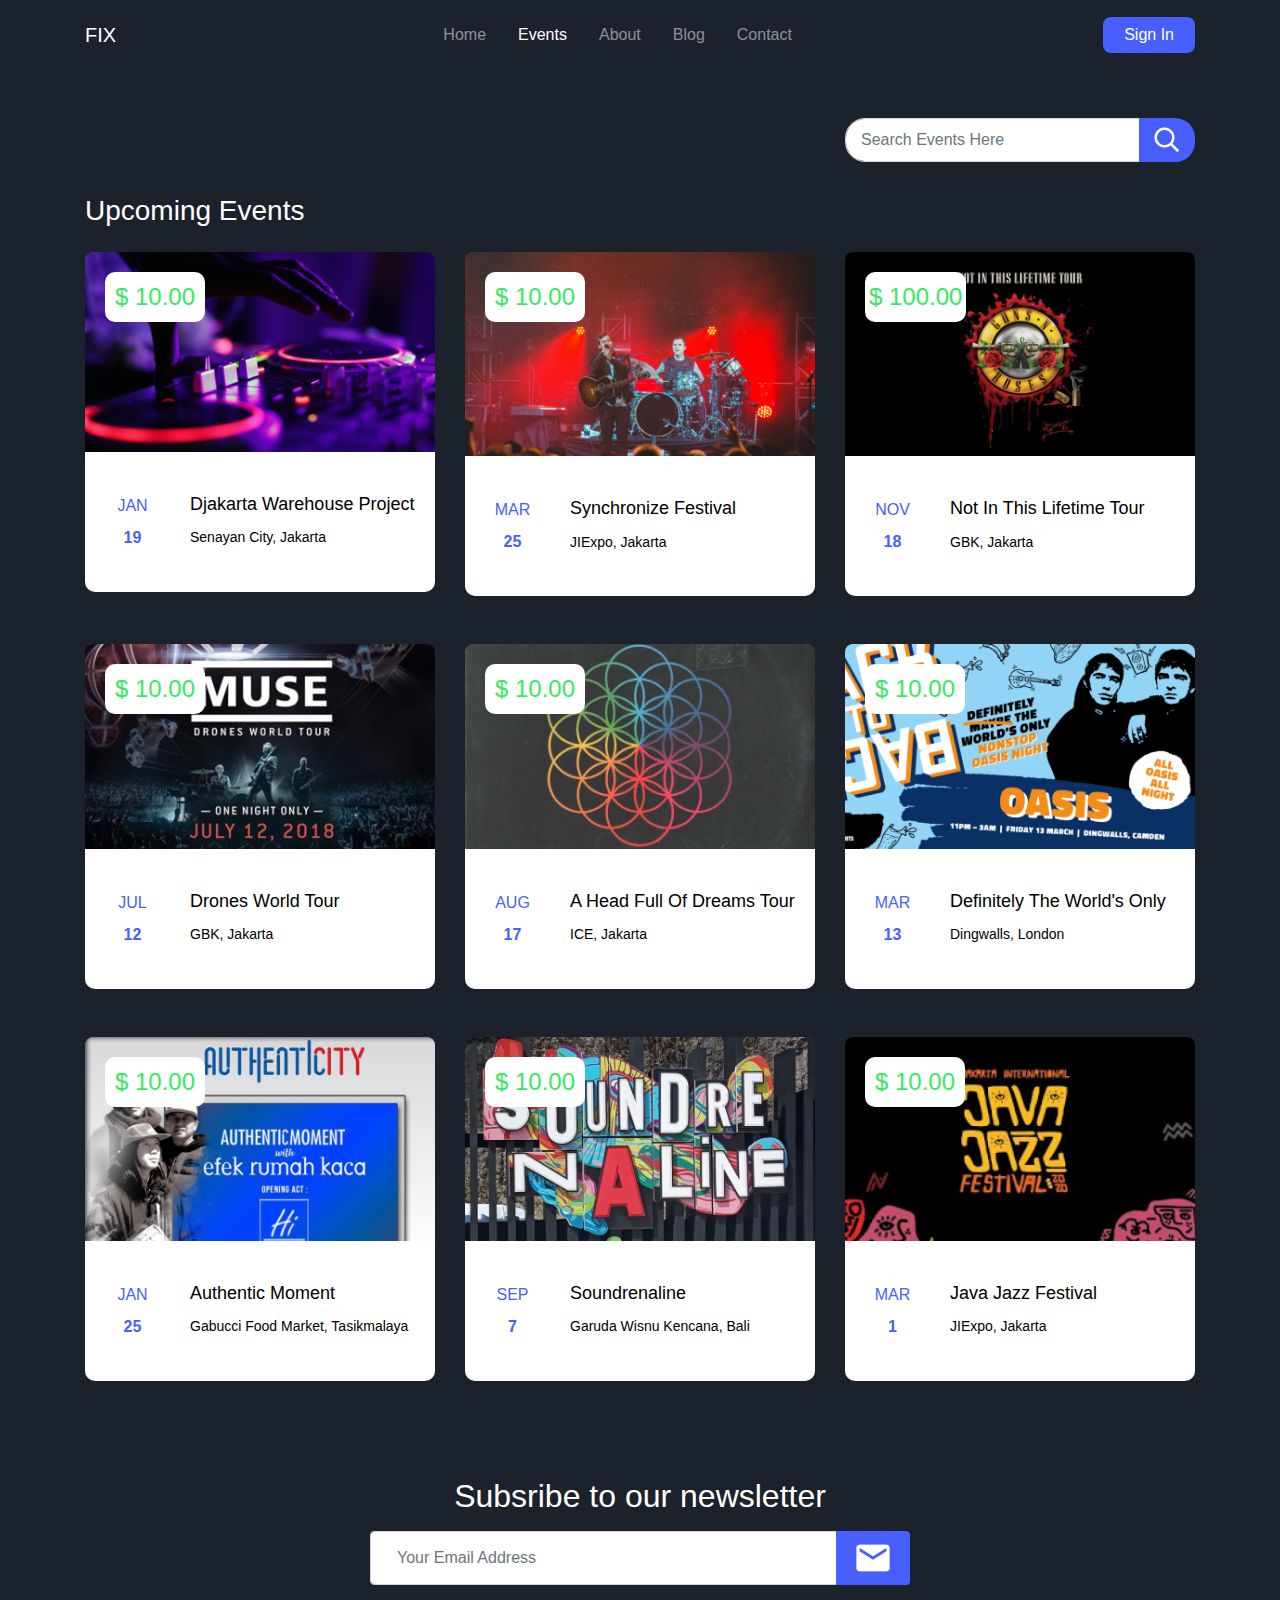
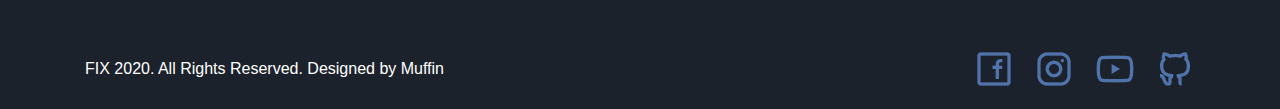
==== event.html @ 9d1dd175 "initial commit" ====
<!DOCTYPE html>
<html lang="en">
<head>
    <meta charset="UTF-8">
    <meta name="viewport" content="width=device-width, initial-scale=1.0">
    <meta http-equiv="X-UA-Compatible" content="ie=edge">
    <title>Events</title>
    <link rel="stylesheet" href="frontend/libraries/bootstrap/bootstrap.min.css">
    <link rel="stylesheet" href="frontend/styles/main.css">
</head>
<body>

  <nav class="navbar navbar-expand-lg navbar-dark bg-blue">
    <div class="container">
    <a class="navbar-brand" href="#">FIX</a>
      <button class="navbar-toggler" type="button" data-toggle="collapse" data-target="#navbarSupportedContent" aria-controls="navbarSupportedContent" aria-expanded="false" aria-label="Toggle navigation">
        <span class="navbar-toggler-icon"></span>
      </button>
    
      <div class="collapse navbar-collapse" id="navbarSupportedContent">
        <ul class="navbar-nav mx-auto">
          <li class="nav-item mx-2">
            <a class="nav-link" href="index.html">Home</a>
          </li>
          <li class="nav-item active mx-2">
            <a class="nav-link" href="#">Events</a>
          </li>
          <li class="nav-item mx-2">
            <a class="nav-link" href="#">About</a>
          </li>
          <li class="nav-item mx-2">
            <a class="nav-link" href="#">Blog</a>
          </li>
          <li class="nav-item mx-2">
            <a href="#" class="nav-link">Contact</a>
          </li>
        </ul>
        <form class="form-inline my-2 my-lg-0">
          <a href="sign-in.html" class="btn btn-sign-in my-2 my-sm-0">Sign In</a>
        </form>
      </div>
    </div>
  </nav>

  <main class="pb-5">
    <section class="section-events">
      <div class="container">
          <div class="row mt-5 justify-content-end">
              <div class="col-lg-4 col-md-5 col-sm-6 col-6 justify-content-end">
                  <div class="input-group mb-3">
                      <input type="text" class="form-control input-search" placeholder="Search Events Here" aria-label="Recipient's username" aria-describedby="button-addon2">
                      <div class="input-group-append">
                          <button class="btn btn-search" type="button" id="button-addon2"><img src="frontend/images/24/basic/search.png" alt=""></button>
                        </div>
                    </div>
                </div>
            </div>
            <h3 class="mt-3">Upcoming Events</h3>
            <div class="row content-events mt-4">
          <div class="col-lg-4 col-12 col-md-6 mt-5 mt-lg-0">
            <a href="detail-event.html" class="link-events">
              <div class="card" style="width: 18re;">
                <div class="price-box d-flex">
                  <div class="price mx-auto my-auto p-1">$ 10.00</div>
                </div>
                <img src="frontend/images/small-banner-try.png" class="events-image" alt="...">
                <div class="card-body align-items-center d-flex">
                  <div class="row events-desc">
                    <div class="col-lg-3 col-sm-3 col-3 align-self-center text-center events-time my-aut">
                      <div class="events-month mb-2">JAN</div>
                      <div class="events-date">19</div>
                    </div>
                    <div class="col-lg-9 col-sm-9 col-9 align-self-centr">
                      <h5 class="card-title">Djakarta Warehouse Project</h5>
                      <p class="card-text">Senayan City, Jakarta</p>
                    </div>
                  </div>                
                </div>
              </div>
            </a>
          </div>
          <div class="col-lg-4 col-12 col-md-6 mt-5 mt-lg-0">
            <a href="" class="link-events">
              <div class="card" style="width: 18re;">
                <div class="price-box d-flex">
                  <div class="price mx-auto my-auto p-1">$ 10.00</div>
                </div>
                <img src="frontend/images/events2.png" class="events-image" alt="...">
                <div class="card-body align-items-center d-flex">
                  <div class="row events-desc">
                    <div class="col-lg-3 col-sm-3 col-3 align-self-center text-center events-time my-aut">
                      <div class="events-month mb-2">MAR</div>
                      <div class="events-date">25</div>
                    </div>
                    <div class="col-lg-9 col-sm-9 col-9 align-self-centr">
                      <h5 class="card-title">Synchronize Festival</h5>
                      <p class="card-text">JIExpo, Jakarta</p>
                    </div>
                  </div>                
                </div>
              </div>
            </a>
          </div>
          <div class="col-lg-4 col-12 col-md-6 mt-5 mt-lg-0">
            <a href="" class="link-events">
              <div class="card" style="width: 18re;">
                <div class="price-box d-flex">
                  <div class="price mx-auto my-auto p-1">$ 100.00</div>
                </div>
                <img src="frontend/images/small-try-3.png" class="events-image" alt="...">
                <div class="card-body align-items-center d-flex">
                  <div class="row events-desc">
                    <div class="col-lg-3 col-sm-3 col-3 align-self-center text-center events-time my-aut">
                      <div class="events-month mb-2">NOV</div>
                      <div class="events-date">18</div>
                    </div>
                    <div class="col-lg-9 col-sm-9 col-9 align-self-centr">
                      <h5 class="card-title">Not In This Lifetime Tour</h5>
                      <p class="card-text">GBK, Jakarta</p>
                    </div>
                  </div>                
                </div>
              </div>
            </a>
          </div>
          <div class="col-lg-4 col-12 col-md-6 mt-5 mt-lg-5">
            <a href="" class="link-events">
              <div class="card" style="width: 18re;">
                <div class="price-box d-flex">
                  <div class="price mx-auto my-auto p-1">$ 10.00</div>
                </div>
                <img src="frontend/images/small-banner-4.png" class="events-image" alt="...">
                <div class="card-body align-items-center d-flex">
                  <div class="row events-desc">
                    <div class="col-lg-3 col-sm-3 col-3 align-self-center text-center events-time my-aut">
                      <div class="events-month mb-2">JUL</div>
                      <div class="events-date">12</div>
                    </div>
                    <div class="col-lg-9 col-sm-9 col-9 align-self-centr">
                      <h5 class="card-title">Drones World Tour</h5>
                      <p class="card-text">GBK, Jakarta</p>
                    </div>
                  </div>                
                </div>
              </div>
            </a>
          </div>
          <div class="col-lg-4 col-12 col-md-6 mt-5 mt-lg-5">
            <a href="" class="link-events">
              <div class="card" style="width: 18re;">
                <div class="price-box d-flex">
                  <div class="price mx-auto my-auto p-1">$ 10.00</div>
                </div>
                <img src="frontend/images/small-banner-5.png" class="events-image" alt="...">
                <div class="card-body align-items-center d-flex">
                  <div class="row events-desc">
                    <div class="col-lg-3 col-sm-3 col-3 align-self-center text-center events-time my-aut">
                      <div class="events-month mb-2">AUG</div>
                      <div class="events-date">17</div>
                    </div>
                    <div class="col-lg-9 col-sm-9 col-9 align-self-centr">
                      <h5 class="card-title">A Head Full Of Dreams Tour</h5>
                      <p class="card-text">ICE, Jakarta</p>
                    </div>
                  </div>                
                </div>
              </div>
            </a>
          </div>
          <div class="col-lg-4 col-12 col-md-6 mt-5 mt-lg-5">
            <a href="" class="link-events">
              <div class="card" style="width: 18re;">
                <div class="price-box d-flex">
                  <div class="price mx-auto my-auto p-1">$ 10.00</div>
                </div>
                <img src="frontend/images/small-banner-6.png" class="events-image" alt="...">
                <div class="card-body align-items-center d-flex">
                  <div class="row events-desc">
                    <div class="col-lg-3 col-sm-3 col-3 align-self-center text-center events-time my-aut">
                      <div class="events-month mb-2">MAR</div>
                      <div class="events-date">13</div>
                    </div>
                    <div class="col-lg-9 col-sm-9 col-9 align-self-centr">
                      <h5 class="card-title">Definitely The World's Only</h5>
                      <p class="card-text">Dingwalls, London</p>
                    </div>
                  </div>                
                </div>
              </div>
            </a>
          </div>
          <div class="col-lg-4 col-12 col-md-6 mt-5 mt-lg-5">
            <a href="" class="link-events">
              <div class="card" style="width: 18re;">
                <div class="price-box d-flex">
                  <div class="price mx-auto my-auto p-1">$ 10.00</div>
                </div>
                <img src="frontend/images/small-banner-7.png" class="events-image" alt="...">
                <div class="card-body align-items-center d-flex">
                  <div class="row events-desc">
                    <div class="col-lg-3 col-sm-3 col-3 align-self-center text-center events-time my-aut">
                      <div class="events-month mb-2">JAN</div>
                      <div class="events-date">25</div>
                    </div>
                    <div class="col-lg-9 col-sm-9 col-9 align-self-centr">
                      <h5 class="card-title">Authentic Moment</h5>
                      <p class="card-text">Gabucci Food Market, Tasikmalaya</p>
                    </div>
                  </div>                
                </div>
              </div>
            </a>
          </div>
          <div class="col-lg-4 col-12 col-md-6 mt-5 mt-lg-5">
            <a href="" class="link-events">
              <div class="card" style="width: 18re;">
                <div class="price-box d-flex">
                  <div class="price mx-auto my-auto p-1">$ 10.00</div>
                </div>
                <img src="frontend/images/small-banner-8.png" class="events-image" alt="...">
                <div class="card-body align-items-center d-flex">
                  <div class="row events-desc">
                    <div class="col-lg-3 col-sm-3 col-3 align-self-center text-center events-time my-aut">
                      <div class="events-month mb-2">SEP</div>
                      <div class="events-date">7</div>
                    </div>
                    <div class="col-lg-9 col-sm-9 col-9 align-self-centr">
                      <h5 class="card-title">Soundrenaline</h5>
                      <p class="card-text">Garuda Wisnu Kencana, Bali</p>
                    </div>
                  </div>                
                </div>
              </div>
            </a>
          </div>
          <div class="col-lg-4 col-12 col-md-6 mt-5 mt-lg-5">
            <a href="" class="link-events">
              <div class="card" style="width: 18re;">
                <div class="price-box d-flex">
                  <div class="price mx-auto my-auto p-1">$ 10.00</div>
                </div>
                <img src="frontend/images/small-banner-9.png" class="events-image" alt="...">
                <div class="card-body align-items-center d-flex">
                  <div class="row events-desc">
                    <div class="col-lg-3 col-sm-3 col-3 align-self-center text-center events-time my-aut">
                      <div class="events-month mb-2">MAR</div>
                      <div class="events-date">1</div>
                    </div>
                    <div class="col-lg-9 col-sm-9 col-9 align-self-centr">
                      <h5 class="card-title">Java Jazz Festival</h5>
                      <p class="card-text">JIExpo, Jakarta</p>
                    </div>
                  </div>                
                </div>
              </div>
            </a>
          </div>
        </div>
      </div>
    </section>
  </main>

  <footer class="section-footer pt-5">
    <div class="container">
      <div class="row justify-content-center">
        <div class="col-lg-6 col-md-7">
          <h2 class="text-center">Subsribe to our newsletter</h2>
          <div class="input-group mb-3 mt-3">
            <input type="text" class="form-control input-email-newsletter" placeholder="Your Email Address" aria-label="Recipient's username" aria-describedby="button-addon2">
            <div class="input-group-append">
              <button class="btn btn-email px-3" type="button" id="button-addon2"><img src="frontend/images/ic_email.png" alt="" class="email"></button>
            </div>
          </div>
        </div>
      </div>

      <div class="row mt-5">
        <div class="col align-self-center">
          <p class="mb-0">FIX 2020. All Rights Reserved. Designed by Muffin</p>
        </div>
        <div class="col text-right align-self-center">
          <a href="" class="social-media">
            <img src="frontend/images/24/symbols/facebook.png" alt="">
          </a>
          <a href="https://instagram.com/ajrulrn" class="social-media ml-3">
            <img src="frontend/images/24/symbols/instagram.png" alt="">
          </a>
          <a href="" class="social-media ml-3">
            <img src="frontend/images/24/symbols/youtube.png" alt="">
          </a>
          <a href="https://github.com/ajrulrn" class="social-media ml-3">
            <img src="frontend/images/24/symbols/github.png" alt="">
          </a>
        </div>
      </div>
    </div>
  </footer>

</body>
<script src="frontend/libraries/jquery/jquery-3.4.1.min.js"></script>
<script src="frontend/libraries/bootstrap/popper.min.js"></script>
<script src="frontend/libraries/bootstrap/bootstrap.min.js"></script>
<script src="frontend/libraries/retina-js/retina.min.js"></script>
</html>
---- frontend/styles/main.css ----
body {
  background-color: #1c222c;
  color: #fff;
}

.navbar {
  padding-top: 15px;
  padding-bottom: 15px;
}

.btn-get-started {
  background-color: #475FFF;
  color: #fff;
  padding: 10px 50px;
  border-radius: 7px;
}

.btn-get-started:hover {
  background-color: #3B4DC3;
  color: #fff;
}

.btn-sign-in {
  background-color: #475FFF;
  color: #fff;
  border-radius: 8px;
  padding: 5px 20px;
}

.btn-sign-in:hover {
  background-color: #3B4DC3;
  color: #fff;
}

.section-upcoming-events {
  min-height: 700px;
}

.section-upcoming-events .link-events {
  text-decoration: none;
}

.section-upcoming-events .card {
  min-width: 220px;
  border: none;
  border-radius: 10px;
  color: #000;
  z-index: 1;
}

.section-upcoming-events .card:hover {
  opacity: .3;
}

.section-upcoming-events .events-image {
  border-top-left-radius: 8px;
  border-top-right-radius: 8px;
}

.section-upcoming-events .events {
  z-index: 2;
}

.section-upcoming-events .events:hover {
  background: url("../images/ic_email.png");
  background-size: 40px 40px;
  background-repeat: no-repeat;
  background-position: 160px 140px;
}

.section-upcoming-events .price-box {
  min-width: 100px;
  height: 50px;
  background-color: #fff;
  position: absolute;
  border-radius: 10px;
  margin-top: 20px;
  margin-left: 20px;
}

.section-upcoming-events .price-box .price {
  font-size: 24px;
  color: #35EB5D;
}

.section-upcoming-events .card-body {
  min-height: 140px;
  -webkit-box-sizing: border-box;
          box-sizing: border-box;
  padding: 20px 4px;
}

.section-upcoming-events .card-body .events-desc {
  -webkit-box-sizing: border-box;
          box-sizing: border-box;
  width: 500px;
}

.section-upcoming-events .card-body .events-desc .events-month,
.section-upcoming-events .card-body .events-desc .events-date {
  font-size: 16px;
}

.section-upcoming-events .card-body .events-time {
  color: #475FFF;
}

.section-upcoming-events .card-body .events-date {
  font-weight: bolder;
}

.section-upcoming-events .card-body .card-title {
  font-size: 18px;
}

.section-upcoming-events .card-body .card-text {
  font-size: 14px;
}

.section-upcoming-events hr {
  margin-top: 100px;
  width: 340px !important;
  border: 1px solid #fff !important;
}

.section-footer {
  padding-bottom: 20px;
}

.section-footer .input-email-newsletter {
  padding: 26px;
}

.section-footer .btn-email {
  background-color: #475FFF;
}

.section-footer .btn-email:hover {
  background-color: #2F42C2;
}

.section-footer .social-media {
  text-decoration: none;
}

.section-events {
  min-height: 700px;
}

.section-events .input-search {
  border-top-left-radius: 20px;
  border-bottom-left-radius: 20px;
  padding: 21px 15px;
}

.section-events .btn-search {
  background-color: #475FFF;
  border-top-right-radius: 20px;
  border-bottom-right-radius: 20px;
}

.section-events .btn-search:hover {
  background-color: #3B4DC3;
}

.section-events .link-events {
  text-decoration: none;
}

.section-events .card {
  min-width: 220px;
  border: none;
  border-radius: 10px;
  color: #000;
}

.section-events .price-box {
  min-width: 100px;
  height: 50px;
  background-color: #fff;
  position: absolute;
  border-radius: 10px;
  margin-top: 20px;
  margin-left: 20px;
}

.section-events .price-box .price {
  font-size: 24px;
  color: #35EB5D;
}

.section-events .events-image {
  border-top-left-radius: 8px;
  border-top-right-radius: 8px;
}

.section-events .card-body {
  min-height: 140px;
}

.section-events .card-body .events-desc {
  width: 500px;
}

.section-events .card-body .events-desc .events-month,
.section-events .card-body .events-desc .events-date {
  font-size: 16px;
}

.section-events .card-body .events-time {
  color: #475FFF;
}

.section-events .card-body .events-date {
  font-weight: bolder;
}

.section-events .card-body .card-title {
  font-size: 18px;
}

.section-events .card-body .card-text {
  font-size: 14px;
}

.section-sign-up {
  color: #000;
  background-color: #fff;
}

.section-sign-up .input-sign-up {
  min-height: 666px;
}

.section-sign-up .form-sign-up {
  border: 2px solid #ced4da;
  border-radius: 7px;
}

.section-sign-up .sign-up-title {
  color: #475FFF;
  font-weight: normal;
  margin-top: -20px;
  margin-bottom: 60px;
  margin-left: 60px;
}

.section-sign-up .form-sign-up:focus {
  border-color: #475FFF;
  border: 1px solid #475FFF;
}

.section-sign-up .form-control:focus {
  -webkit-box-shadow: 0px 0px 3px 1px #3B4DC3 !important;
          box-shadow: 0px 0px 3px 1px #3B4DC3 !important;
}

.section-sign-up .banner-sign-up {
  background: url("../images/sign-up.png");
  background-size: cover;
}

.section-sign-up .btn-register {
  background-color: #475FFF;
  color: #fff;
  padding: 8px 95px;
  border-radius: 7px;
  width: inherit;
}

.section-sign-up .btn-register:hover {
  background-color: #3B4DC3;
}

.section-sign-up .goto-sign-in,
.section-sign-up .goto-sign-up {
  font-weight: normal;
  margin-left: 55px;
  color: #777;
}

.section-sign-up .goto-sign-in .link-sign-in,
.section-sign-up .goto-sign-up .link-sign-in {
  text-decoration: none;
  color: #475FFF;
}

.btn-login {
  background-color: #475FFF;
  color: #fff;
  padding: 8px 105px;
  width: inherit;
  border-radius: 7px;
}

.btn-login:hover {
  background-color: #3B4DC3;
  color: #fff;
}

.sign-in-title {
  color: #475FFF;
  margin-left: 50px;
  font-weight: normal;
  margin-top: -20px;
}

.sign-in-subtitle {
  color: #aaa;
  margin-bottom: 60px;
  margin-left: 50px;
}

.payment {
  background-color: #1c222c;
}

.section-payment .ticket-detail {
  background-color: #475FFF;
  border-radius: 10px;
  min-height: 196px;
}

.section-payment .ticket-detail .ticket-header {
  margin-left: 0px;
  margin-right: 0px;
}

.section-payment .ticket-detail .ticket-header .price-detail-ticket {
  font-weight: bolder;
}

.section-payment .ticket-detail .ticket-total {
  margin: 0px 0px;
}

.section-payment .ticket-detail .ticket-total .ticket-quantity {
  background-color: #2F42C2;
  padding: 10px 10px;
  border-radius: 5px;
}

.section-payment .ticket-detail .ticket-total .ticket-quantity .qty-text {
  margin-bottom: 0px;
}

.section-payment .ticket-detail .ticket-total .btn-min,
.section-payment .ticket-detail .ticket-total .btn-plus,
.section-payment .ticket-detail .ticket-total .btn-remove {
  padding: 0px;
}

.section-payment .ticket-detail .ticket-total .btn-remove .remove-text {
  font-size: 14px;
  color: #fff;
}

.section-payment .subtotal {
  color: #35EB5D;
}

.section-payment .payment-detail {
  background-color: #475FFF;
  height: 545px;
  border-radius: 8px;
}

.section-payment .payment-detail .month-expire,
.section-payment .payment-detail .date-expire {
  -webkit-box-flex: 0;
      -ms-flex: 0 0 45%;
          flex: 0 0 45%;
}

.section-payment .payment-detail .btn-cancel {
  background-color: #4A5CD8;
  padding: 15px 129px;
  border-radius: 5px;
  color: #fff;
}

.section-payment .payment-detail .btn-cancel:hover {
  background-color: #4354C9;
}

.section-payment .payment-detail .btn-purchase {
  background-color: #3BBCFF;
  padding: 15px 120px;
  color: #fff;
  border-radius: 5px;
}

.section-payment .payment-detail .btn-purchase:hover {
  background-color: #33ACEB;
  color: #fff;
}

.section-success-payment {
  min-height: 666px;
}

.section-success-payment .success-img {
  width: 200px;
  height: 200px;
}

.section-success-payment .btn-get-ticket {
  background-color: #475FFF;
  padding: 15px 60px;
  border-radius: 10px;
  color: #fff;
}

.section-success-payment .btn-get-ticket:hover {
  background-color: #3B4DC3;
}

@media only screen and (max-width: 720px) {
  nav {
    background-color: #475FFF;
  }
  nav .navbar-toggler {
    background-color: #253bce;
  }
  nav .btn-sign-in {
    background-color: #fff;
    color: #475FFF;
  }
  nav .btn-sign-in:hover {
    background-color: #1c2fa9;
  }
}

@media only screen and (max-width: 991px) {
  .sign-in-title,
  .sign-in-subtitle {
    margin: 0 !important;
  }
  .goto-sign-in,
  .goto-sign-up {
    margin-left: 44px !important;
  }
  .btn-login {
    margin-left: 0px !important;
  }
}

@media only screen and (max-width: 767px) {
  .btn-login {
    padding: 8px 90px;
  }
  .goto-sign-in,
  .goto-sign-up {
    margin-left: 0px !important;
  }
}

.section-detail-event .img-detail-event {
  width: inherit;
}

.section-detail-event .btn-description {
  color: #fff;
}

.section-detail-event .active-tab {
  font-weight: bold;
  color: #475FFF;
  border-bottom: 3px solid #475FFF;
}

.section-detail-event .link-event-organizer {
  text-decoration: none;
}

.section-detail-event .event-organizer .name-event-organizer {
  display: inline-block;
  margin: 0;
  color: #fff;
}

.section-detail-event .link-event-location {
  text-decoration: none;
}

.section-detail-event .name-event-location {
  display: inline-block;
  color: #fff;
}

.section-detail-event .date {
  display: inline-block;
}

.section-detail-event .time {
  display: inline-block;
}

.section-detail-event .tab-link {
  text-decoration: none !important;
  color: #fff;
}

.section-detail-event .tab-link.active {
  color: #475FFF;
  font-weight: bold;
  padding-bottom: 15px;
  border-bottom: 3px solid #475FFF;
}

.section-detail-event .ticket-event {
  min-height: 100px;
  border-radius: 10px;
  background-color: #475FFF;
}

.section-footer-detail {
  min-height: 170px;
  background-color: #475FFF;
  display: none;
}

.section-footer-detail .btn-buy {
  background-color: #fff;
  color: #475FFF;
  padding: 10px 35px;
  margin-top: 90px;
}

@media only screen and (max-width: 991px) {
  .btn-buy {
    margin-top: 120px !important;
  }
}

@media only screen and (max-width: 462px) {
  .btn-buy {
    margin-top: 150px !important;
  }
}

@media only screen and (max-width: 500px) {
  .event-time {
    margin-left: 0px !important;
  }
}

@media only screen and (max-width: 444px) {
  .event-date {
    margin-right: 2px !important;
  }
}

@media only screen and (max-width: 991px) {
  .ticket-total {
    margin-top: 80px !important;
  }
  .ticket-detail {
    min-height: 230px !important;
  }
}

@media only screen and (max-width: 465px) {
  .btn-cancel {
    padding: 15px 90px !important;
  }
  .btn-purchase {
    padding: 15px 80px !important;
  }
}
/*# sourceMappingURL=main.css.map */
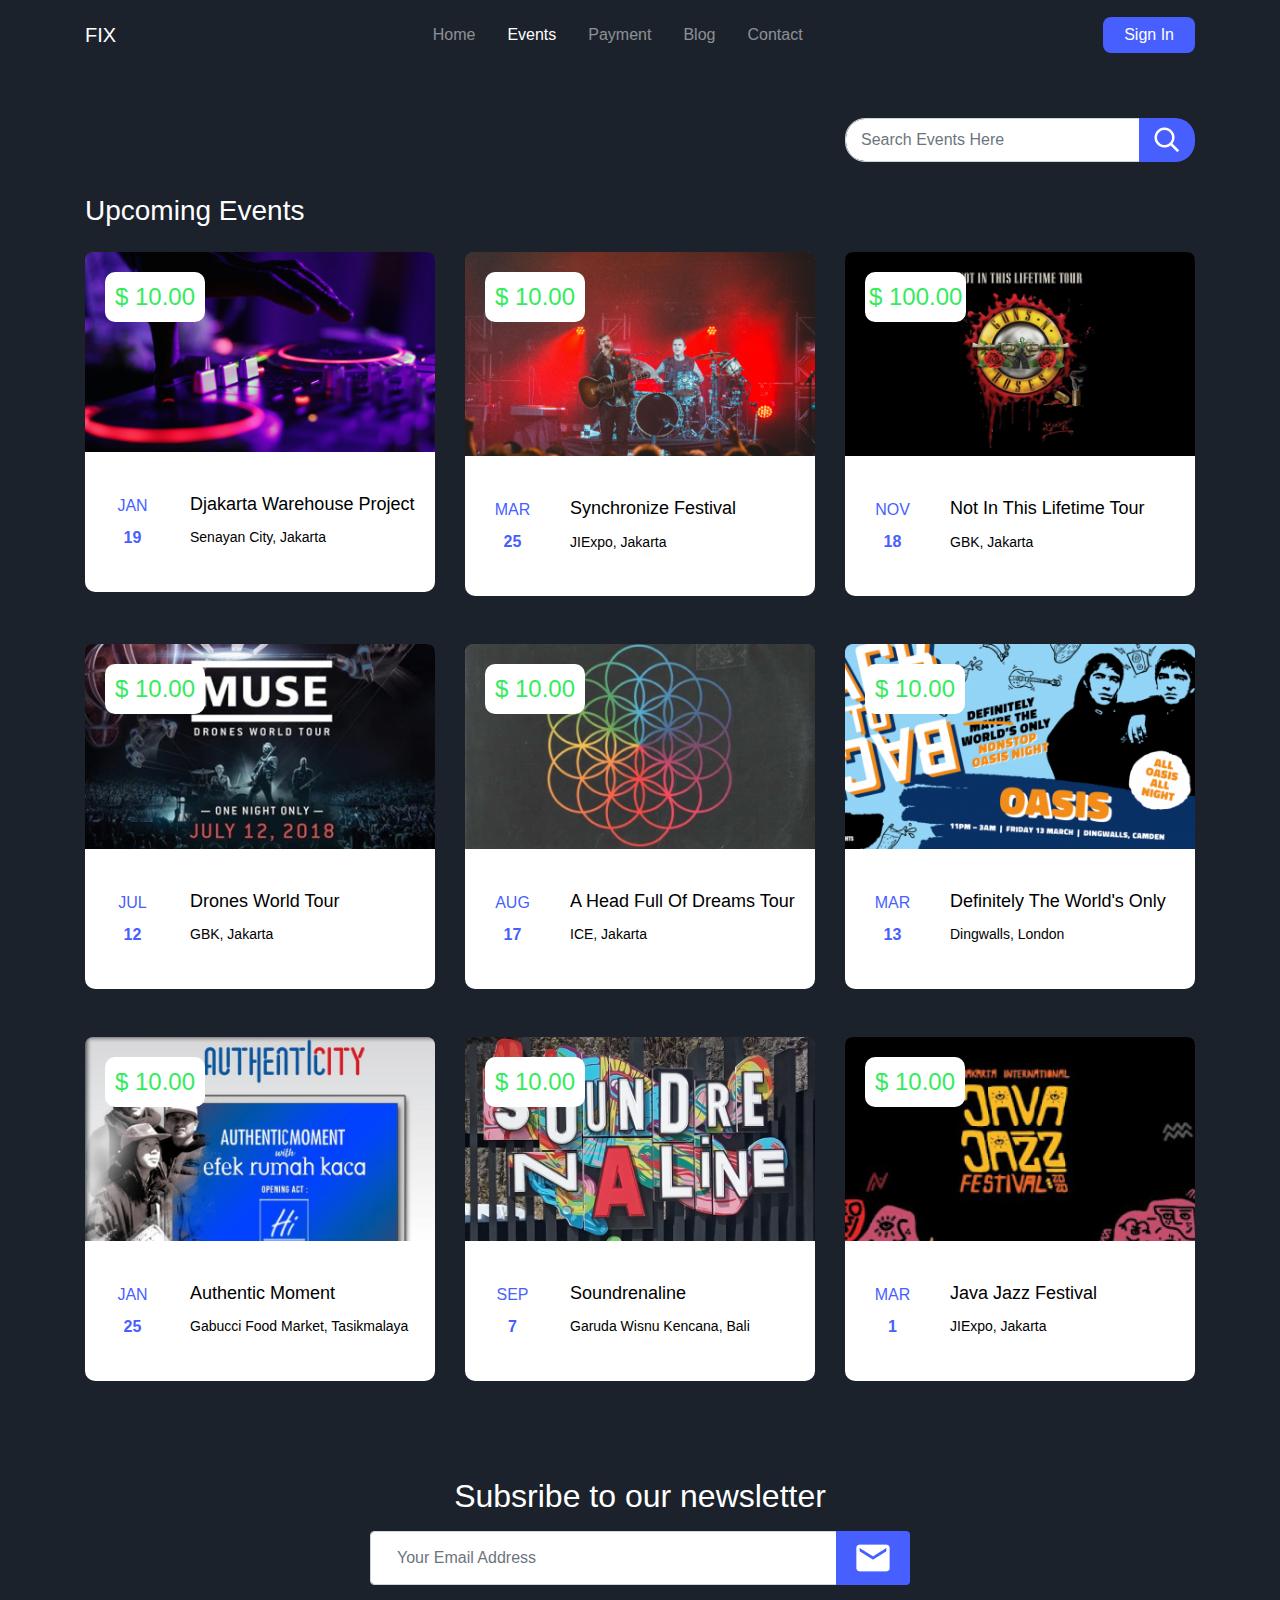
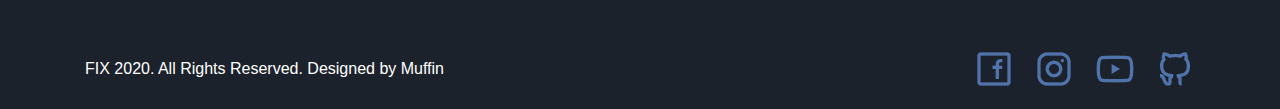
==== commit 160c76fa: "change navbar" ====
--- a/event.html
+++ b/event.html
@@ -26,7 +26,7 @@
             <a class="nav-link" href="#">Events</a>
           </li>
           <li class="nav-item mx-2">
-            <a class="nav-link" href="#">About</a>
+            <a class="nav-link" href="payment.html">Payment</a>
           </li>
           <li class="nav-item mx-2">
             <a class="nav-link" href="#">Blog</a>
